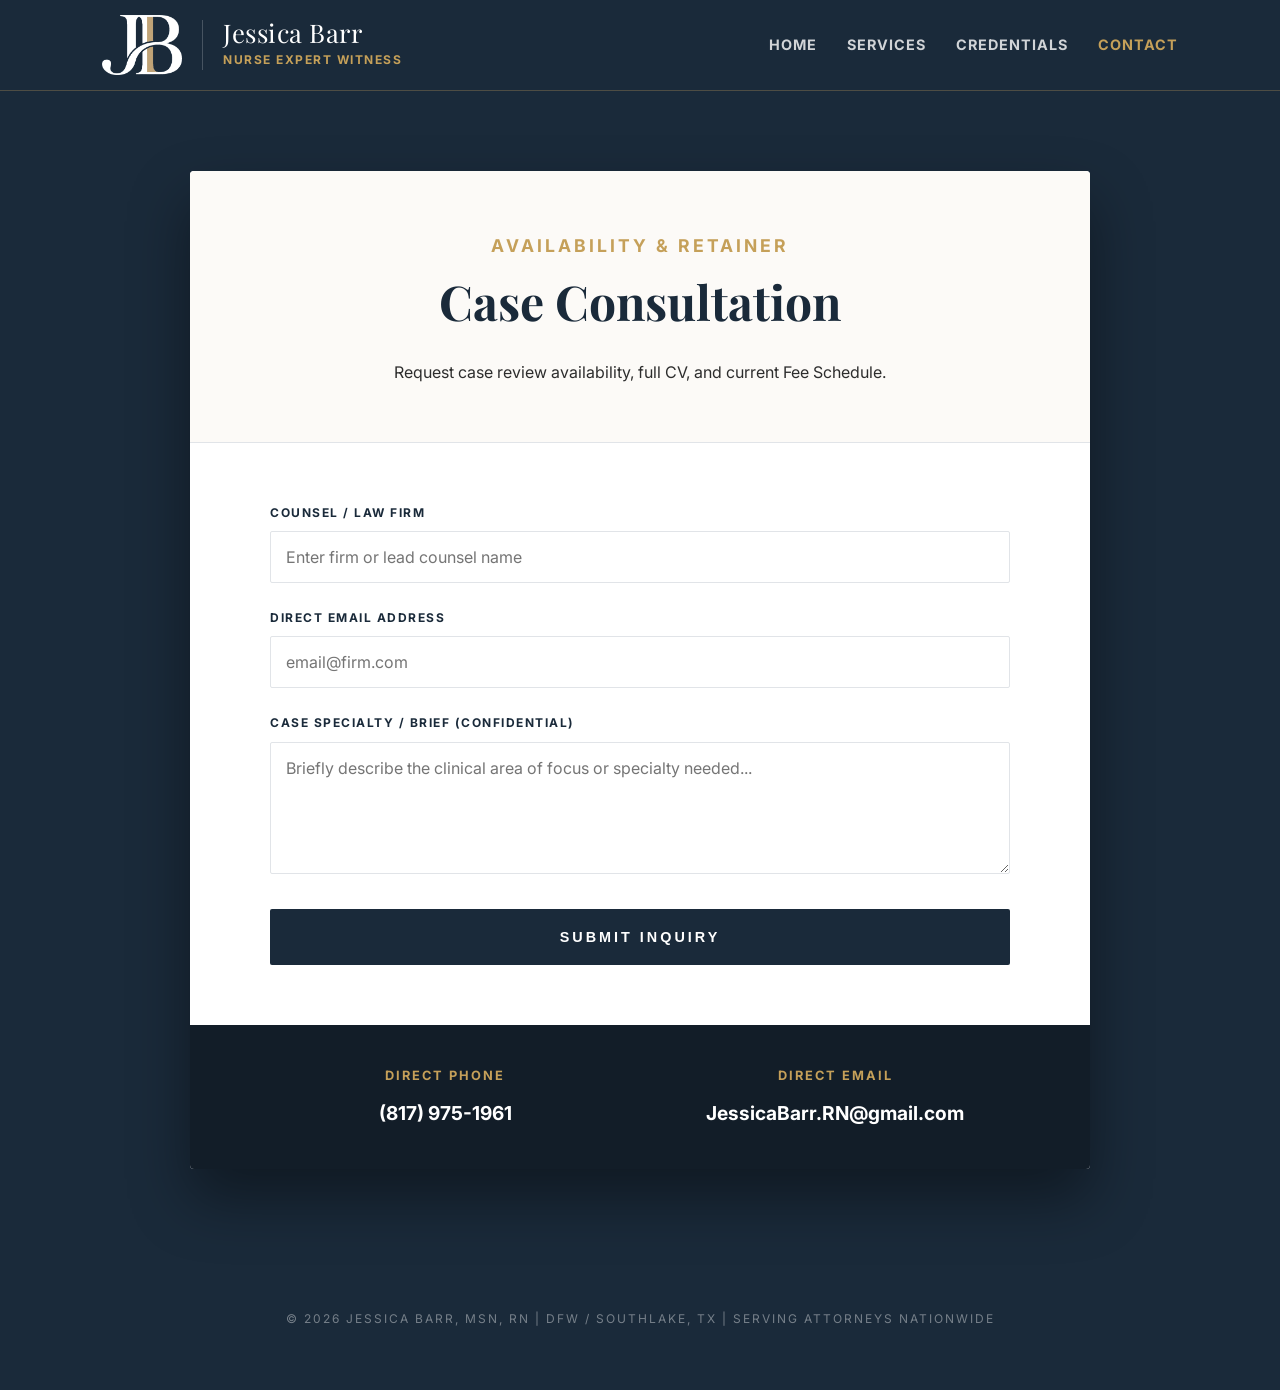
==== contact.html @ 7909a41b "Add files via upload" ====
<!DOCTYPE html>
<html lang="en">
<head>
    <meta charset="UTF-8">
    <meta name="viewport" content="width=device-width, initial-scale=1.0">
    <title>Contact | Jessica Barr, MSN, RN | Nurse Expert Witness</title>
    <!-- 2026 Editorial Typography -->
    <link href="https://fonts.googleapis.com/css2?family=Inter:wght@400;700&family=Playfair+Display:wght@700;800;900&display=swap" rel="stylesheet">
    <style>
        :root {
            --navy: #1a2a3a;
            --navy-dark: #121d28;
            --gold: #c5a059;
            --parchment: #fcfaf7;
            --text: #2d2d2d;
            --white: #ffffff;
            --gray-border: #e1e4e8;
        }

        body { 
            background-color: var(--navy); 
            color: var(--white); 
            font-family: 'Inter', sans-serif; 
            margin: 0; 
            padding: 0; 
            line-height: 1.7;
            -webkit-font-smoothing: antialiased;
        }

        /* STICKY HEADER (Synced with index.html) */
        .site-header { 
            display: flex; 
            align-items: center; 
            justify-content: space-between; 
            padding: 15px 8%; 
            background: var(--navy); 
            border-bottom: 1px solid rgba(197, 160, 89, 0.3);
            flex-wrap: wrap;
            gap: 20px;
            position: sticky;
            top: 0;
            z-index: 1000;
        }

        .header-brand {
            display: flex;
            align-items: center;
            gap: 20px;
            text-decoration: none;
        }

        .logo-img { height: 60px; width: auto; }

        .logo-text-wrap {
            display: flex;
            flex-direction: column;
            border-left: 1px solid rgba(255,255,255,0.2);
            padding-left: 20px;
        }

        .brand-name {
            font-family: 'Playfair Display', serif;
            color: var(--white);
            font-size: 1.6rem;
            line-height: 1;
            margin-bottom: 4px;
            letter-spacing: 0.5px;
        }

        .brand-title {
            color: var(--gold);
            font-size: 0.75rem;
            text-transform: uppercase;
            font-weight: 700;
            letter-spacing: 1.5px;
        }

        .nav-links { display: flex; gap: 30px; }
        .nav-links a { 
            text-decoration: none; 
            color: rgba(255,255,255,0.8); 
            font-size: 0.9rem; 
            font-weight: 700; 
            text-transform: uppercase; 
            letter-spacing: 1px;
            transition: color 0.3s;
        }
        .nav-links a:hover { color: var(--gold); }

        /* CONTENT CONTAINER */
        .container { 
            max-width: 900px; 
            margin: 0 auto; 
            padding: 80px 20px; 
        }

        .contact-card {
            background-color: var(--white);
            border-radius: 4px;
            overflow: hidden;
            box-shadow: 0 30px 60px rgba(0,0,0,0.4);
            display: grid;
            grid-template-columns: 1fr;
            color: var(--text);
        }

        .contact-header {
            padding: 60px 80px 40px;
            text-align: center;
            border-bottom: 1px solid var(--gray-border);
            background: var(--parchment);
        }

        h1 {
            font-family: 'Playfair Display', serif;
            font-size: 3rem;
            color: var(--navy);
            margin: 0 0 10px 0;
        }

        .subtitle {
            font-size: 1.1rem;
            color: var(--gold);
            text-transform: uppercase;
            letter-spacing: 3px;
            font-weight: 700;
        }

        .form-section {
            padding: 60px 80px;
        }

        form {
            display: grid;
            gap: 25px;
        }

        .form-group {
            display: flex;
            flex-direction: column;
            gap: 8px;
        }

        label {
            font-weight: 700;
            color: var(--navy);
            text-transform: uppercase;
            font-size: 0.75rem;
            letter-spacing: 1.5px;
        }

        input, textarea {
            width: 100%;
            padding: 15px;
            border: 1px solid var(--gray-border);
            border-radius: 2px;
            font-family: 'Inter', sans-serif;
            font-size: 1rem;
            background: var(--gray-light);
            transition: border-color 0.3s;
            box-sizing: border-box;
        }

        input:focus, textarea:focus {
            outline: none;
            border-color: var(--gold);
            background: var(--white);
        }

        .btn-submit {
            background: var(--navy);
            color: var(--white);
            padding: 20px;
            border: none;
            font-weight: 700;
            text-transform: uppercase;
            letter-spacing: 3px;
            font-size: 0.9rem;
            cursor: pointer;
            transition: 0.3s;
            border-radius: 2px;
            margin-top: 10px;
        }

        .btn-submit:hover {
            background: var(--gold);
            transform: translateY(-2px);
        }

        /* QUICK CONTACT INFO */
        .quick-contact {
            background: var(--navy-dark);
            color: var(--white);
            padding: 40px 80px;
            display: grid;
            grid-template-columns: 1fr 1fr;
            gap: 40px;
            text-align: center;
        }

        .info-item h4 {
            color: var(--gold);
            text-transform: uppercase;
            letter-spacing: 2px;
            font-size: 0.8rem;
            margin: 0 0 10px 0;
        }

        .info-item p {
            margin: 0;
            font-size: 1.2rem;
            font-weight: 700;
        }

        footer {
            text-align: center;
            padding: 60px 8%;
            color: rgba(255,255,255,0.4);
            font-size: 0.75rem;
            letter-spacing: 2px;
            text-transform: uppercase;
        }

        /* RESPONSIVENESS */
        @media (max-width: 900px) {
            .site-header { padding: 15px 5%; justify-content: center; }
            .header-brand { width: 100%; justify-content: center; margin-bottom: 10px; }
            .nav-links { width: 100%; justify-content: center; gap: 15px; }
            .contact-header { padding: 40px 20px; }
            .form-section { padding: 40px 20px; }
            h1 { font-size: 2.2rem; }
            .quick-contact { grid-template-columns: 1fr; padding: 40px 20px; }
        }
    </style>
</head>
<body>

    <header class="site-header">
        <a href="index.html" class="header-brand">
            <img src="logo_2026_monogram_only.png" alt="JB Monogram" class="logo-img">
            <div class="logo-text-wrap">
                <span class="brand-name">Jessica Barr</span>
                <span class="brand-title">Nurse Expert Witness</span>
            </div>
        </a>
        <nav class="nav-links">
            <a href="index.html">Home</a>
            <a href="services.html">Services</a>
            <a href="credentials.html">Credentials</a>
            <a href="contact.html" style="color: var(--gold);">Contact</a>
        </nav>
    </header>

    <div class="container">
        <main class="contact-card">
            
            <div class="contact-header">
                <span class="subtitle">Availability & Retainer</span>
                <h1>Case Consultation</h1>
                <p>Request case review availability, full CV, and current Fee Schedule.</p>
            </div>

            <div class="form-section">
                <form action="https://formspree.io/f/xgoplqwy" method="POST">
                    <div class="form-group">
                        <label>Counsel / Law Firm</label>
                        <input type="text" name="name" required placeholder="Enter firm or lead counsel name">
                    </div>

                    <div class="form-group">
                        <label>Direct Email Address</label>
                        <input type="email" name="_replyto" required placeholder="email@firm.com">
                    </div>

                    <div class="form-group">
                        <label>Case Specialty / Brief (Confidential)</label>
                        <textarea name="message" rows="5" required placeholder="Briefly describe the clinical area of focus or specialty needed..."></textarea>
                    </div>

                    <button type="submit" class="btn-submit">Submit Inquiry</button>
                </form>
            </div>

            <div class="quick-contact">
                <div class="info-item">
                    <h4>Direct Phone</h4>
                    <p>(817) 975-1961</p>
                </div>
                <div class="info-item">
                    <h4>Direct Email</h4>
                    <p>JessicaBarr.RN@gmail.com</p>
                </div>
            </div>

        </main>
    </div>

    <footer>
        &copy; 2026 Jessica Barr, MSN, RN | DFW / Southlake, TX | Serving Attorneys Nationwide
    </footer>

</body>
</html>
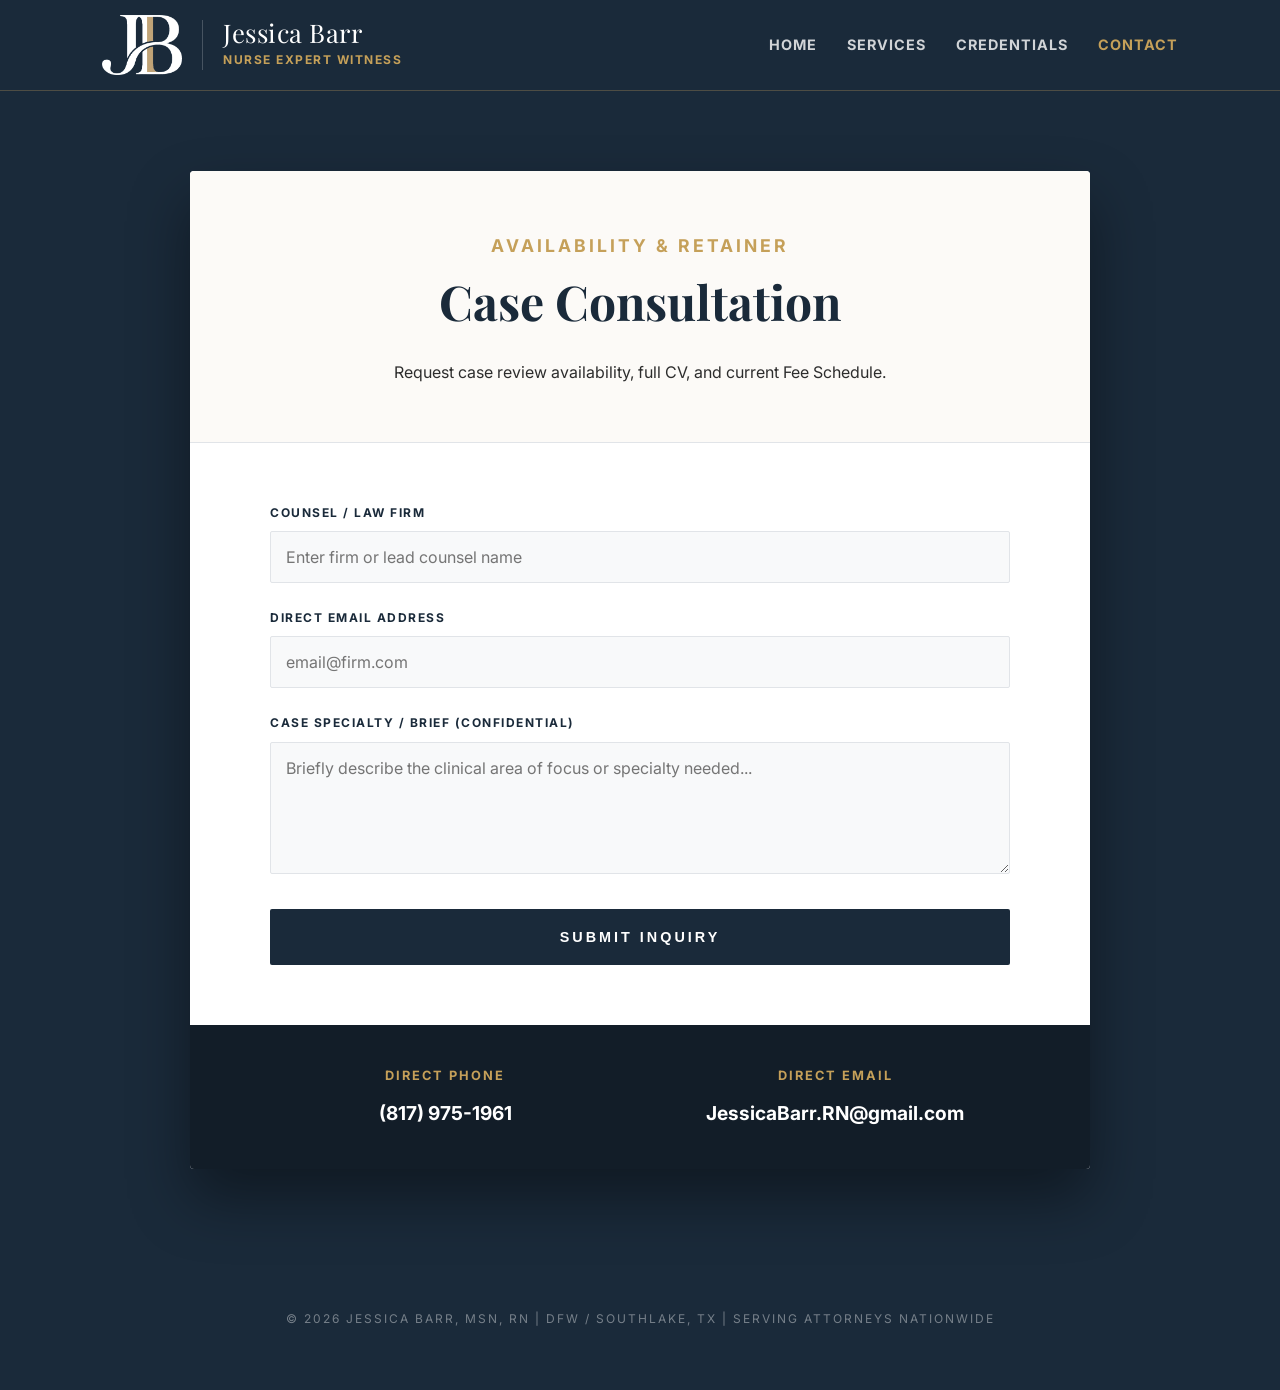
==== commit e8865f16: "Add files via upload" ====
--- a/contact.html
+++ b/contact.html
@@ -15,6 +15,7 @@
             --text: #2d2d2d;
             --white: #ffffff;
             --gray-border: #e1e4e8;
+            --gray-light: #f8f9fa;
         }
 
         body { 
@@ -27,64 +28,15 @@
             -webkit-font-smoothing: antialiased;
         }
 
-        /* STICKY HEADER (Synced with index.html) */
-        .site-header { 
-            display: flex; 
-            align-items: center; 
-            justify-content: space-between; 
-            padding: 15px 8%; 
-            background: var(--navy); 
-            border-bottom: 1px solid rgba(197, 160, 89, 0.3);
-            flex-wrap: wrap;
-            gap: 20px;
-            position: sticky;
-            top: 0;
-            z-index: 1000;
-        }
-
-        .header-brand {
-            display: flex;
-            align-items: center;
-            gap: 20px;
-            text-decoration: none;
-        }
-
+        /* SITE-WIDE SHARED HEADER */
+        .site-header { display: flex; align-items: center; justify-content: space-between; padding: 15px 8%; background: var(--navy); border-bottom: 1px solid rgba(197, 160, 89, 0.3); position: sticky; top: 0; z-index: 1000; box-sizing: border-box; width: 100%; }
+        .header-brand { display: flex; align-items: center; gap: 20px; text-decoration: none; }
         .logo-img { height: 60px; width: auto; }
-
-        .logo-text-wrap {
-            display: flex;
-            flex-direction: column;
-            border-left: 1px solid rgba(255,255,255,0.2);
-            padding-left: 20px;
-        }
-
-        .brand-name {
-            font-family: 'Playfair Display', serif;
-            color: var(--white);
-            font-size: 1.6rem;
-            line-height: 1;
-            margin-bottom: 4px;
-            letter-spacing: 0.5px;
-        }
-
-        .brand-title {
-            color: var(--gold);
-            font-size: 0.75rem;
-            text-transform: uppercase;
-            font-weight: 700;
-            letter-spacing: 1.5px;
-        }
-
+        .logo-text-wrap { display: flex; flex-direction: column; border-left: 1px solid rgba(255,255,255,0.2); padding-left: 20px; }
+        .brand-name { font-family: 'Playfair Display', serif; color: var(--white); font-size: 1.6rem; line-height: 1; margin-bottom: 4px; letter-spacing: 0.5px; }
+        .brand-title { color: var(--gold); font-size: 0.75rem; text-transform: uppercase; font-weight: 700; letter-spacing: 1.5px; }
         .nav-links { display: flex; gap: 30px; }
-        .nav-links a { 
-            text-decoration: none; 
-            color: rgba(255,255,255,0.8); 
-            font-size: 0.9rem; 
-            font-weight: 700; 
-            text-transform: uppercase; 
-            letter-spacing: 1px;
-            transition: color 0.3s;
-        }
+        .nav-links a { text-decoration: none; color: rgba(255,255,255,0.8); font-size: 0.9rem; font-weight: 700; text-transform: uppercase; letter-spacing: 1px; transition: color 0.3s; }
         .nav-links a:hover { color: var(--gold); }
 
         /* CONTENT CONTAINER */
@@ -221,15 +173,18 @@
             text-transform: uppercase;
         }
 
-        /* RESPONSIVENESS */
         @media (max-width: 900px) {
-            .site-header { padding: 15px 5%; justify-content: center; }
-            .header-brand { width: 100%; justify-content: center; margin-bottom: 10px; }
+            /* SHARED MOBILE HEADER */
+            .site-header { padding: 15px 5%; flex-direction: column; gap: 15px; text-align: center; }
+            .header-brand { justify-content: center; width: 100%; gap: 15px; }
+            .logo-img { height: 50px; }
+            .logo-text-wrap { padding-left: 15px; text-align: left; }
+            .brand-name { font-size: 1.3rem; }
             .nav-links { width: 100%; justify-content: center; gap: 15px; }
-            .contact-header { padding: 40px 20px; }
-            .form-section { padding: 40px 20px; }
+            .nav-links a { font-size: 0.8rem; }
+            .contact-header, .form-section, .quick-contact { padding: 40px 20px; }
             h1 { font-size: 2.2rem; }
-            .quick-contact { grid-template-columns: 1fr; padding: 40px 20px; }
+            .quick-contact { grid-template-columns: 1fr; }
         }
     </style>
 </head>
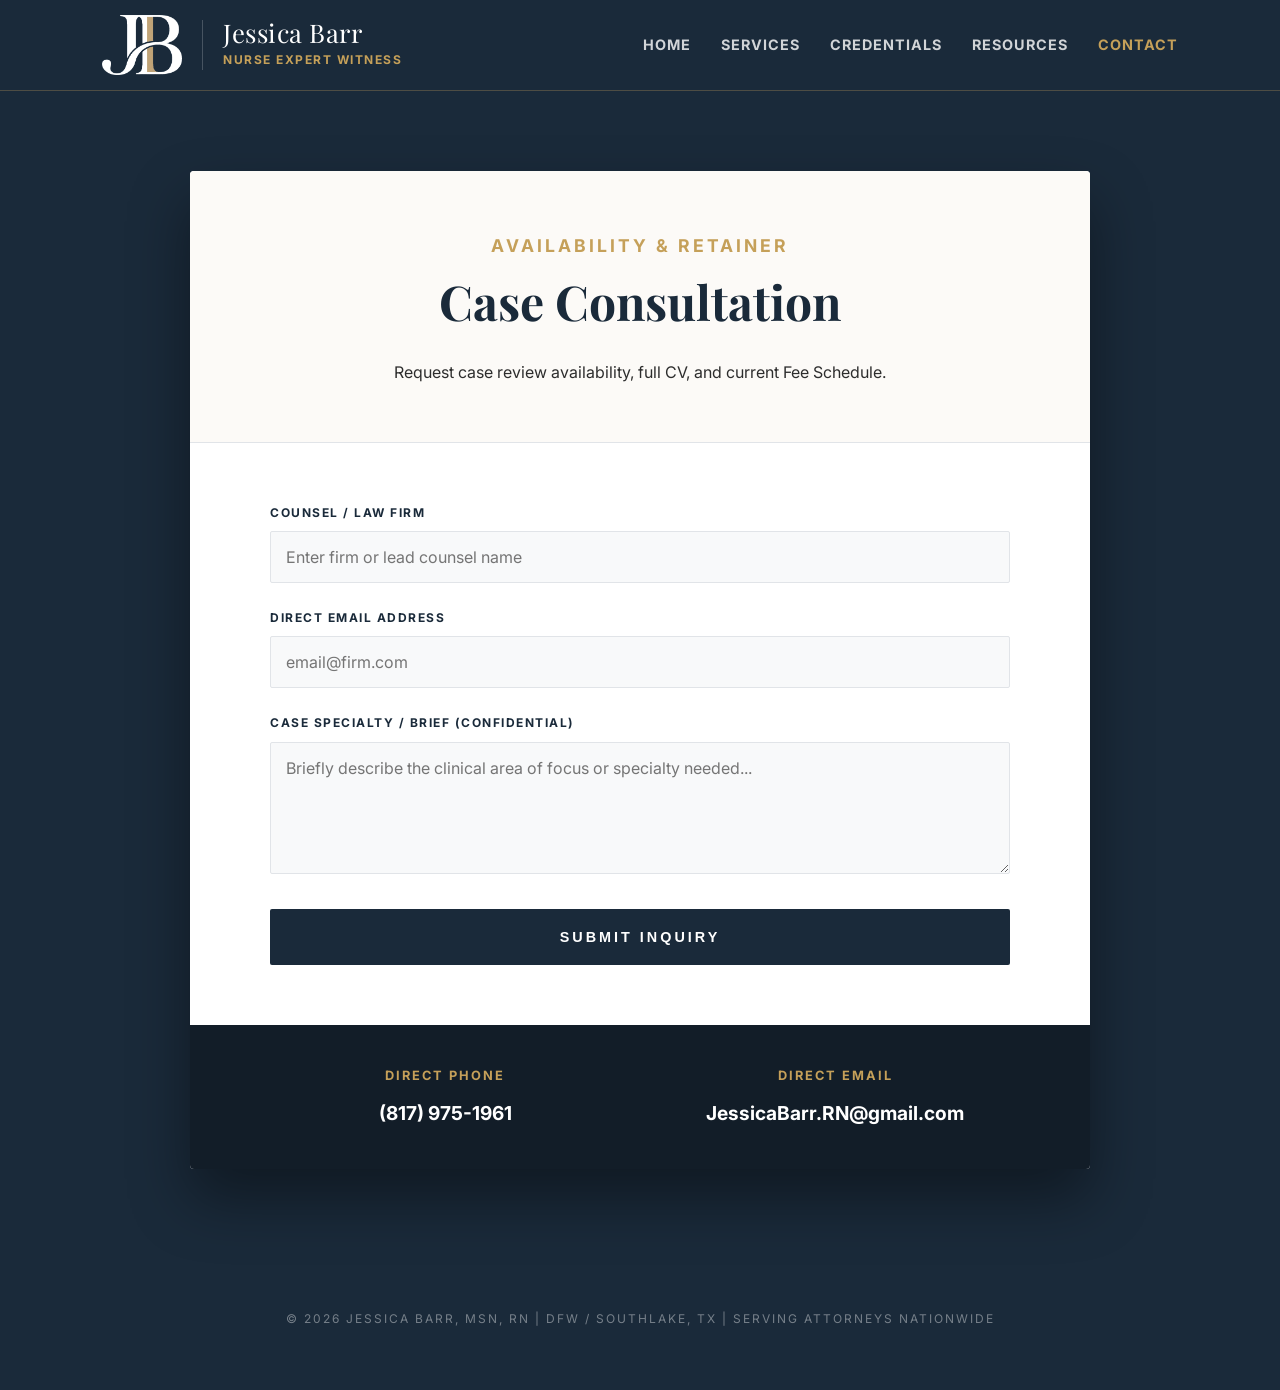
==== commit 64faae7e: "Add files via upload" ====
--- a/contact.html
+++ b/contact.html
@@ -202,6 +202,7 @@
             <a href="index.html">Home</a>
             <a href="services.html">Services</a>
             <a href="credentials.html">Credentials</a>
+            <a href="resources.html">Resources</a>
             <a href="contact.html" style="color: var(--gold);">Contact</a>
         </nav>
     </header>
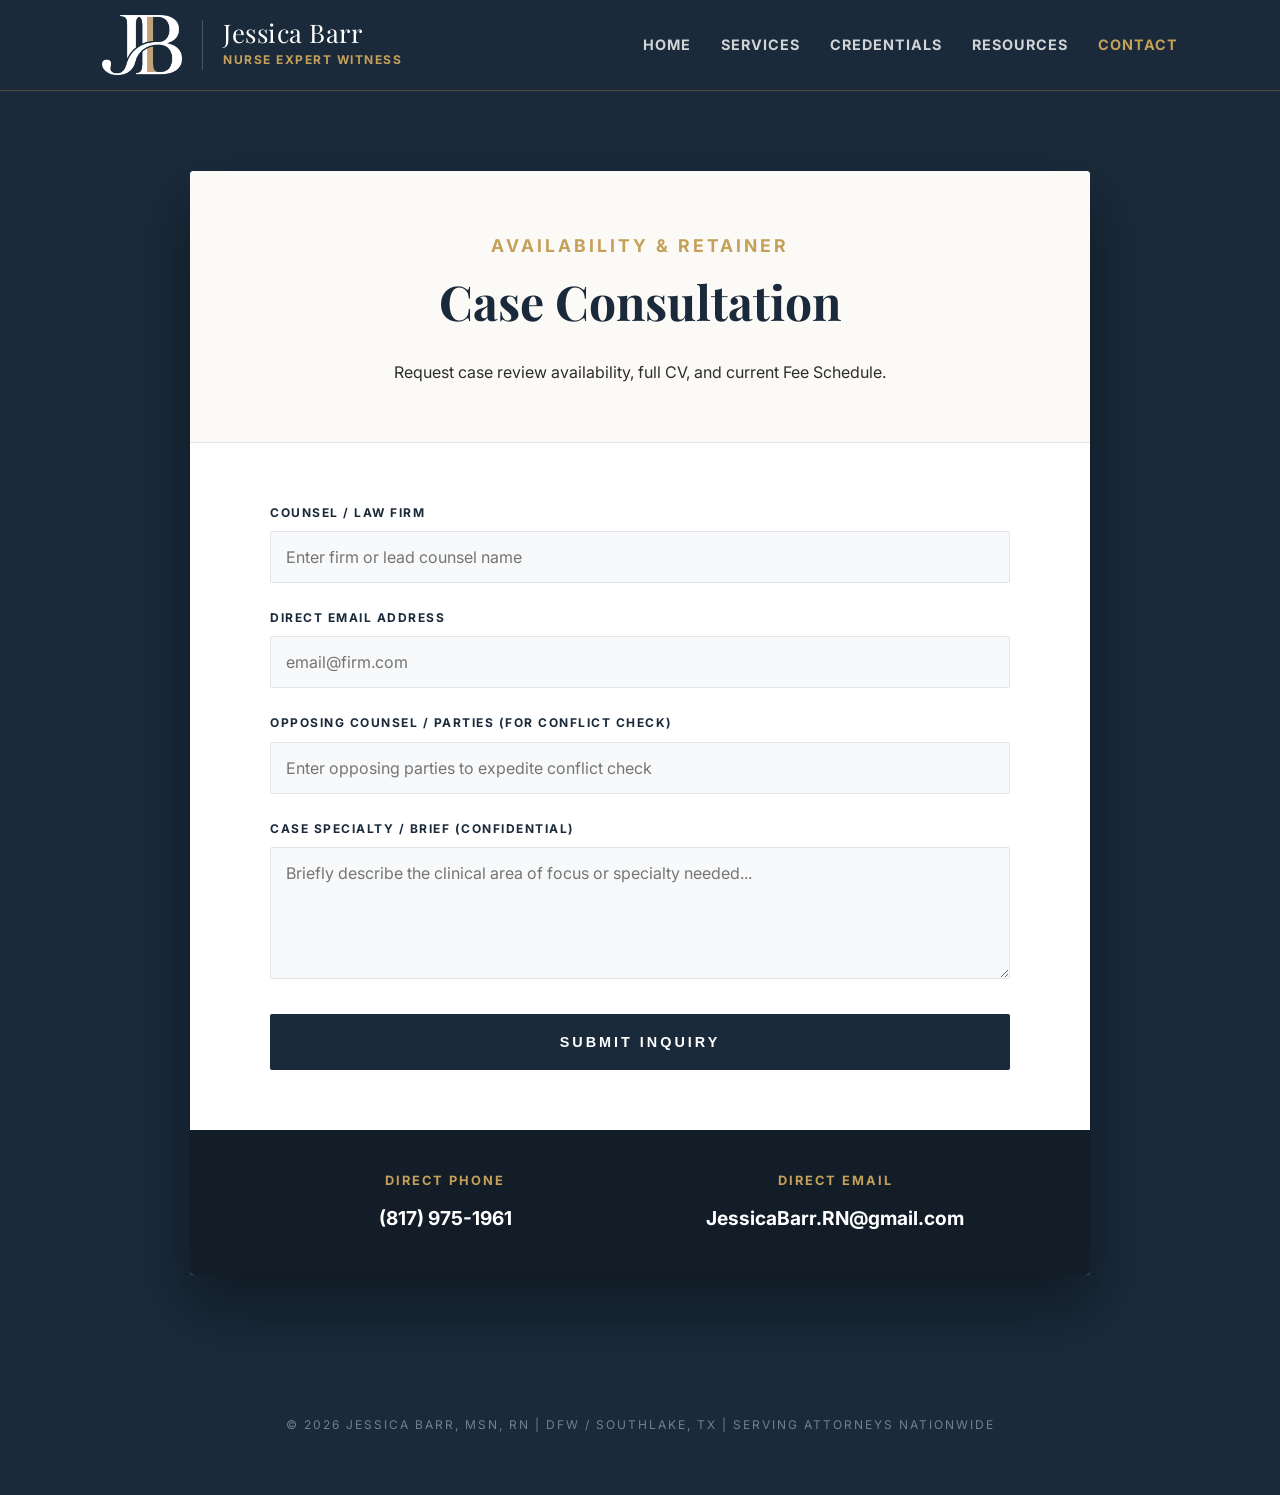
==== commit 775405d2: "Add files via upload" ====
--- a/contact.html
+++ b/contact.html
@@ -3,7 +3,11 @@
 <head>
     <meta charset="UTF-8">
     <meta name="viewport" content="width=device-width, initial-scale=1.0">
-    <title>Contact | Jessica Barr, MSN, RN | Nurse Expert Witness</title>
+    <title>Contact | Pediatric Nurse Expert Witness | Jessica Barr, MSN, RN</title>
+    <link rel="canonical" href="https://jessicabarrrn.com/contact.html">
+    <link rel="icon" type="image/png" sizes="192x192" href="favicon.png">
+    <link rel="apple-touch-icon" href="favicon.png">
+    <meta name="description" content="Retain Jessica Barr, MSN, RN for your pediatric or neonatal case. Request a CV and Fee Schedule for expert witness services in Texas and nationwide.">
     <!-- 2026 Editorial Typography -->
     <link href="https://fonts.googleapis.com/css2?family=Inter:wght@400;700&family=Playfair+Display:wght@700;800;900&display=swap" rel="stylesheet">
     <style>
@@ -229,6 +233,11 @@
                     </div>
 
                     <div class="form-group">
+                        <label>Opposing Counsel / Parties (For Conflict Check)</label>
+                        <input type="text" name="opposing_party" placeholder="Enter opposing parties to expedite conflict check">
+                    </div>
+
+                    <div class="form-group">
                         <label>Case Specialty / Brief (Confidential)</label>
                         <textarea name="message" rows="5" required placeholder="Briefly describe the clinical area of focus or specialty needed..."></textarea>
                     </div>
@@ -255,5 +264,21 @@
         &copy; 2026 Jessica Barr, MSN, RN | DFW / Southlake, TX | Serving Attorneys Nationwide
     </footer>
 
+    <script>
+        // Pre-fill the message field from URL parameters
+        window.addEventListener('DOMContentLoaded', () => {
+            const urlParams = new URLSearchParams(window.location.search);
+            const subject = urlParams.get('subject');
+            const messageField = document.querySelector('textarea[name="message"]');
+            
+            if (subject && messageField) {
+                if (subject === 'Conflict Check') {
+                    messageField.value = "I would like to request an initial conflict check and consultation for a new matter. \n\n" + messageField.value;
+                } else {
+                    messageField.value = "I am interested in the " + subject + ". \n\n" + messageField.value;
+                }
+            }
+        });
+    </script>
 </body>
 </html>
